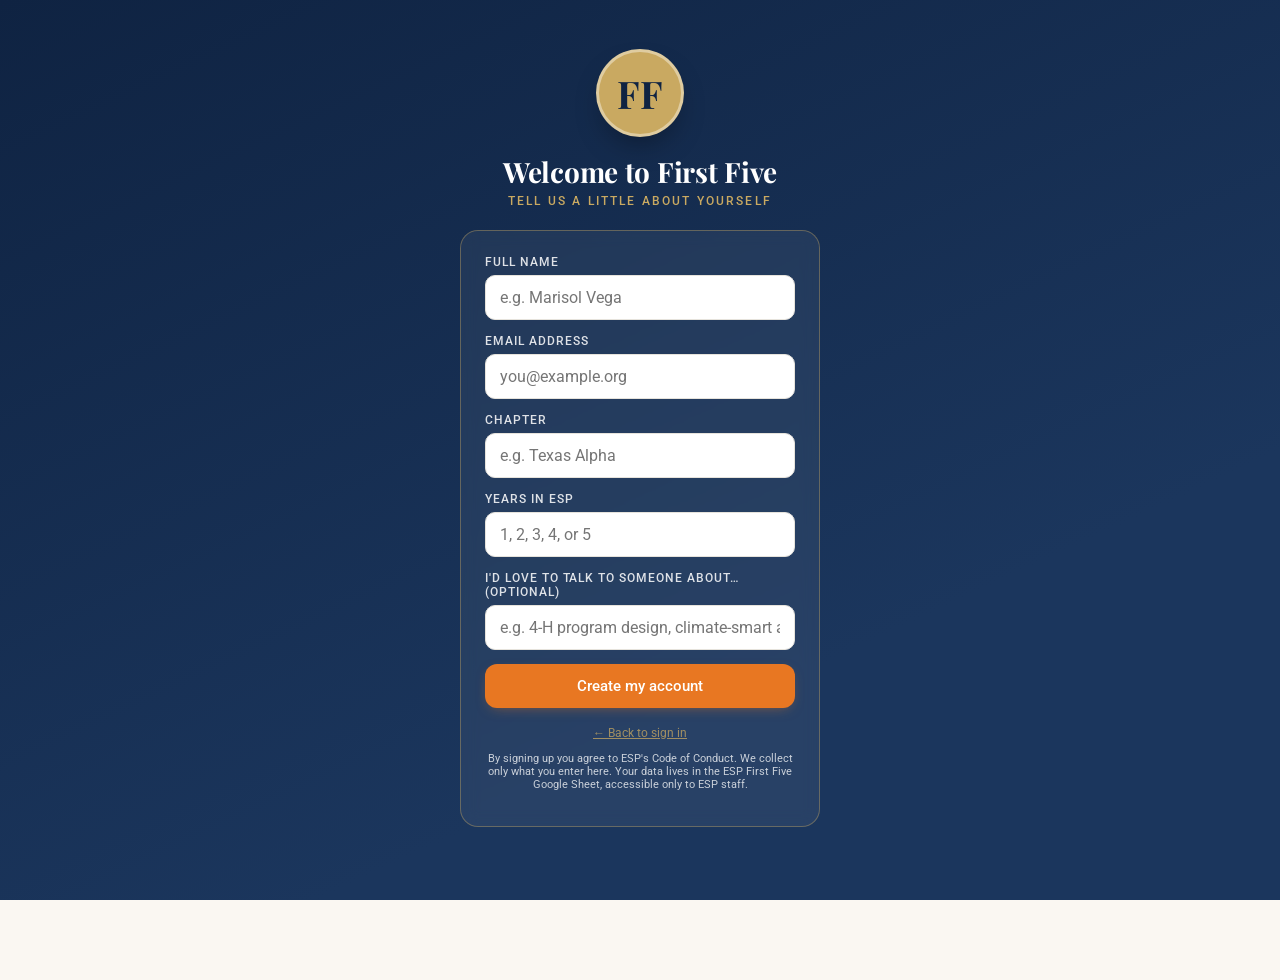
==== signup.html @ daed9e96 "Add files via upload" ====
<!DOCTYPE html>
<html lang="en">
<head>
  <meta charset="UTF-8" />
  <meta name="viewport" content="width=device-width, initial-scale=1, viewport-fit=cover" />
  <meta name="theme-color" content="#1B365D" />
  <meta name="apple-mobile-web-app-capable" content="yes" />
  <meta name="apple-mobile-web-app-status-bar-style" content="black-translucent" />
  <link rel="manifest" href="manifest.json" />
  <link rel="apple-touch-icon" href="img/icon-192.png" />
  <title>Sign up · ESP First Five</title>

  <link rel="preconnect" href="https://fonts.googleapis.com" />
  <link rel="preconnect" href="https://fonts.gstatic.com" crossorigin />
  <link rel="stylesheet" href="https://fonts.googleapis.com/css2?family=Playfair+Display:wght@600;700&family=Roboto:wght@300;400;500;700&display=swap" />
  <link rel="stylesheet" href="css/styles.css" />
</head>
<body>

<main class="signin-stage" style="padding: 24px 32px 48px;">
  <div class="crest" style="margin-bottom: 16px;">FF</div>
  <h1 style="font-size: 28px; margin-bottom: 4px;">Welcome to First Five</h1>
  <div class="tag" style="margin-bottom: 22px;">Tell us a little about yourself</div>

  <form id="signup-form" novalidate>
    <div class="form-field">
      <label for="name">Full name</label>
      <input type="text" id="name" autocomplete="name" placeholder="e.g. Marisol Vega" required />
    </div>
    <div class="form-field">
      <label for="email">Email address</label>
      <input type="email" id="email" autocomplete="email" placeholder="you@example.org" required />
    </div>
    <div class="form-field">
      <label for="chapter">Chapter</label>
      <input type="text" id="chapter" placeholder="e.g. Texas Alpha" required />
    </div>
    <div class="form-field">
      <label for="year">Years in ESP</label>
      <input type="text" id="year" inputmode="numeric" pattern="[0-9]*" placeholder="1, 2, 3, 4, or 5" required />
    </div>
    <div class="form-field">
      <label for="headline">I'd love to talk to someone about… (optional)</label>
      <input type="text" id="headline" placeholder="e.g. 4-H program design, climate-smart agriculture" />
    </div>

    <button class="btn primary" type="submit" id="signup-btn">Create my account</button>

    <p class="helper" style="margin-top: 18px;">
      <a href="index.html" style="color: var(--esp-gold); text-decoration: underline;">← Back to sign in</a>
    </p>
    <p class="helper" style="opacity: .75; margin-top: 12px; font-size: 11px;">
      By signing up you agree to ESP's Code of Conduct. We collect only what you enter here. Your data lives in the ESP First Five Google Sheet, accessible only to ESP staff.
    </p>
  </form>
</main>

<script src="js/config.js"></script>
<script src="js/data.js"></script>
<script src="js/api.js"></script>
<script src="js/app.js"></script>
<script>
  // If already signed in, redirect to dashboard.
  if (FF.currentUserEmail()) location.href = "dashboard.html";

  // If self-signup is disabled, send them back.
  if (window.FF_CONFIG && window.FF_CONFIG.allowSelfSignup === false) {
    location.href = "index.html";
  }

  document.getElementById("signup-form").addEventListener("submit", async (e) => {
    e.preventDefault();
    const btn = document.getElementById("signup-btn");

    const form = {
      name:     document.getElementById("name").value.trim(),
      email:    document.getElementById("email").value.trim(),
      chapter:  document.getElementById("chapter").value.trim(),
      year:     document.getElementById("year").value.trim(),
      headline: document.getElementById("headline").value.trim(),
    };

    if (!form.name || !form.email || !form.chapter || !form.year) {
      toast("Please fill in name, email, chapter, and years.", "error");
      return;
    }
    if (!/^[^\s@]+@[^\s@]+\.[^\s@]+$/.test(form.email)) {
      toast("That email doesn't look right.", "error");
      return;
    }

    btn.disabled = true; btn.textContent = "Creating account…";
    const result = await FF.signUp(form);
    btn.disabled = false; btn.textContent = "Create my account";

    if (!result.ok) {
      toast(result.message, "error");
      return;
    }
    toast("Welcome aboard!", "success");
    setTimeout(() => location.href = "dashboard.html", 700);
  });
</script>
</body>
</html>
---- css/styles.css ----
/* ============================================================
   ESP First Five — global stylesheet
   One file controls every page. Edit colors here, propagate
   everywhere. Comments mark each section so you can find
   things fast.
   ============================================================ */

/* ----- 1. Brand system as CSS variables ----- */
:root {
  --esp-blue: #1B365D;
  --esp-blue-deep: #0F2342;
  --esp-blue-soft: #2C4A75;
  --esp-gold: #C9A961;
  --esp-gold-soft: #E8D9A8;
  --esp-orange: #E87722;
  --esp-orange-soft: #FBE4CF;
  --bg: #FAF7F2;
  --card: #FFFFFF;
  --ink: #1F2A3D;
  --muted: #6E7480;
  --line: #E6E3DC;
  --good: #2E7D5B;
  --danger: #B83A3A;

  --radius: 14px;
  --radius-lg: 18px;
  --shadow: 0 4px 16px -8px rgba(15, 35, 66, 0.18);
  --shadow-up: 0 -2px 12px -4px rgba(15, 35, 66, 0.12);
}

/* ----- 2. Reset & base ----- */
* { box-sizing: border-box; }
html { -webkit-text-size-adjust: 100%; }
body {
  margin: 0; padding: 0;
  font-family: 'Roboto', -apple-system, BlinkMacSystemFont, 'Segoe UI', sans-serif;
  background: var(--bg);
  color: var(--ink);
  -webkit-font-smoothing: antialiased;
  min-height: 100vh;
  padding-bottom: 80px; /* space for bottom nav */
}
h1, h2, h3, .display {
  font-family: 'Playfair Display', Georgia, serif;
  font-weight: 700;
  letter-spacing: -0.01em;
  margin: 0;
}
a { color: var(--esp-orange); text-decoration: none; }
button { font-family: inherit; cursor: pointer; }
img { max-width: 100%; display: block; }
input, textarea, button { font-family: inherit; font-size: 16px; }

/* ----- 3. App container — caps width on large screens ----- */
.app {
  max-width: 480px;
  margin: 0 auto;
  background: var(--bg);
  position: relative;
  min-height: 100vh;
}

/* ----- 4. Top header ----- */
.topbar {
  background: linear-gradient(135deg, var(--esp-blue-deep), var(--esp-blue) 60%, var(--esp-blue-soft));
  color: #fff;
  padding: 24px 22px 22px;
  position: relative;
}
.topbar::after {
  content: ''; position: absolute; left: 0; right: 0; bottom: -1px; height: 4px;
  background: linear-gradient(90deg, var(--esp-gold), var(--esp-orange) 60%, var(--esp-gold));
}
.topbar.compact { padding: 18px 22px 16px; }
.topbar h1 { font-size: 22px; line-height: 1.1; }
.topbar .sub { font-size: 13px; opacity: 0.78; margin-top: 2px; font-weight: 300; }
.topbar .greeting-row { display: flex; align-items: center; gap: 12px; }

.avatar {
  width: 44px; height: 44px; border-radius: 50%;
  background: var(--esp-gold);
  color: var(--esp-blue-deep);
  font-family: 'Playfair Display', serif; font-weight: 700;
  display: flex; align-items: center; justify-content: center;
  font-size: 18px;
  border: 2px solid rgba(255,255,255,0.6);
  flex-shrink: 0;
}

.badge-pill {
  display: inline-flex; align-items: center; gap: 6px;
  margin-top: 14px;
  background: rgba(255,255,255,0.12);
  border: 1px solid rgba(201, 169, 97, 0.55);
  color: var(--esp-gold-soft);
  padding: 6px 12px;
  border-radius: 999px;
  font-size: 11.5px;
  letter-spacing: 0.08em;
  text-transform: uppercase;
  font-weight: 500;
}
.dot { width: 6px; height: 6px; border-radius: 50%; background: var(--esp-orange); display: inline-block; }

.back-btn {
  display: inline-flex; align-items: center; gap: 6px;
  color: rgba(255, 255, 255, 0.85);
  background: none; border: none; padding: 6px 0; margin-bottom: 8px;
  font-size: 14px;
}

/* ----- 5. Cards ----- */
.card {
  background: var(--card);
  border-radius: var(--radius);
  margin: 16px;
  padding: 18px;
  box-shadow: var(--shadow);
  border: 1px solid var(--line);
}
.section-h {
  margin: 22px 18px 8px;
  display: flex; align-items: baseline; justify-content: space-between;
}
.section-h h3 { font-size: 16px; color: var(--esp-blue); font-family: 'Playfair Display', serif; }
.section-h a { font-size: 12px; font-weight: 500; }

/* ----- 6. Progress card ----- */
.progress-row {
  display: flex; align-items: baseline; justify-content: space-between; margin-bottom: 4px;
}
.progress-row h2 { font-size: 17px; }
.progress-count {
  font-family: 'Playfair Display', serif; font-weight: 700;
  font-size: 24px; color: var(--esp-orange);
}
.progress-count small { font-size: 14px; color: var(--muted); font-family: 'Roboto', sans-serif; font-weight: 400; }
.bar-track {
  height: 12px; background: #F0EBDF; border-radius: 999px; overflow: hidden;
  margin-top: 10px; position: relative;
}
.bar-fill {
  height: 100%; width: 0%;
  background: linear-gradient(90deg, var(--esp-gold), var(--esp-orange));
  border-radius: 999px;
  box-shadow: inset 0 -2px 0 rgba(0,0,0,0.06);
  transition: width 600ms ease-out;
}
.progress-meta {
  display: flex; justify-content: space-between; margin-top: 10px;
  font-size: 12px; color: var(--muted);
}
.progress-meta strong { color: var(--esp-blue); font-weight: 500; }

/* ----- 7. Badge map ----- */
.badge-map {
  display: grid; grid-template-columns: repeat(5, 1fr); gap: 8px; margin-top: 14px;
}
.badge {
  aspect-ratio: 1 / 1;
  border-radius: 12px;
  display: flex; align-items: center; justify-content: center;
  font-family: 'Playfair Display', serif; font-weight: 700; font-size: 18px;
  position: relative;
  border: 2px solid transparent;
  text-decoration: none;
  transition: transform 120ms ease-out;
}
.badge:active { transform: scale(0.96); }
.badge.done {
  background: var(--esp-blue);
  color: var(--esp-gold);
  border-color: var(--esp-gold);
  box-shadow: 0 4px 10px -4px rgba(27, 54, 93, 0.5);
}
.badge.done::after {
  content: '✓'; position: absolute; top: -6px; right: -6px;
  width: 18px; height: 18px; border-radius: 50%;
  background: var(--esp-orange); color: #fff;
  font-size: 11px; display: flex; align-items: center; justify-content: center;
  font-family: 'Roboto', sans-serif; font-weight: 700;
  border: 2px solid #fff;
}
.badge.locked { background: #F4F1EA; color: #BDB7A8; border-color: var(--line); }
.badge.next {
  background: rgba(232, 119, 34, 0.08);
  color: var(--esp-orange);
  border-color: var(--esp-orange);
  border-style: dashed;
}

/* ----- 8. Task cards ----- */
.task {
  background: var(--card);
  border-radius: var(--radius);
  margin: 8px 16px;
  padding: 14px;
  border: 1px solid var(--line);
  display: grid;
  grid-template-columns: 44px 1fr auto;
  gap: 12px;
  align-items: center;
  box-shadow: 0 2px 8px -6px rgba(15, 35, 66, 0.18);
  text-decoration: none;
  color: inherit;
  transition: transform 120ms ease-out, box-shadow 120ms ease-out;
}
.task:active { transform: scale(0.99); }
.task .icon {
  width: 44px; height: 44px; border-radius: 12px;
  display: flex; align-items: center; justify-content: center;
  font-size: 20px;
  background: rgba(27, 54, 93, 0.08);
  color: var(--esp-blue);
}
.task.priority .icon { background: rgba(232, 119, 34, 0.12); color: var(--esp-orange); }
.task.done .icon { background: rgba(46, 125, 91, 0.12); color: var(--good); }
.task .title { font-weight: 500; font-size: 14px; line-height: 1.3; color: var(--esp-blue); }
.task .meta {
  font-size: 11.5px; color: var(--muted); margin-top: 3px;
  display: flex; gap: 6px; align-items: center; flex-wrap: wrap;
}
.task .proof-tag {
  display: inline-block; padding: 2px 8px; border-radius: 999px;
  font-size: 10px; letter-spacing: 0.05em; text-transform: uppercase;
  background: var(--esp-gold-soft); color: #6B5421; font-weight: 500;
}
.task .pts {
  font-family: 'Playfair Display', serif; font-weight: 700; font-size: 15px;
  color: var(--esp-orange); text-align: center;
}
.task .pts small {
  font-size: 10px; color: var(--muted); font-weight: 400;
  font-family: 'Roboto', sans-serif; display: block;
}
.task.done { opacity: 0.6; }
.task.done .title { text-decoration: line-through; }

/* ----- 9. Mission card ----- */
.mission-card {
  background: linear-gradient(135deg, var(--esp-blue), var(--esp-blue-deep));
  color: #fff;
  border: none;
  position: relative;
  overflow: hidden;
}
.mission-card::before {
  content: '"'; position: absolute; top: -20px; right: 0;
  font-family: 'Playfair Display', serif; font-size: 140px; line-height: 1;
  color: rgba(201, 169, 97, 0.18); font-weight: 700;
}
.mission-card h3 {
  color: var(--esp-gold); margin: 0 0 6px; font-size: 13px;
  letter-spacing: 0.12em; text-transform: uppercase;
  font-family: 'Roboto', sans-serif; font-weight: 500;
}
.mission-card .quote {
  font-family: 'Playfair Display', serif; font-size: 16px; line-height: 1.4; margin: 0 0 8px;
}
.mission-card .src { font-size: 12px; opacity: 0.75; }

/* ----- 10. Forms & buttons ----- */
.form-field { margin-bottom: 14px; }
.form-field label {
  display: block; font-size: 12px; color: var(--esp-blue);
  text-transform: uppercase; letter-spacing: 0.08em;
  font-weight: 500; margin-bottom: 6px;
}
.form-field input[type=email],
.form-field input[type=text],
.form-field textarea {
  width: 100%; padding: 12px 14px;
  border: 1px solid var(--line); border-radius: 10px;
  background: #fff; font-size: 16px;
}
.form-field input:focus, .form-field textarea:focus {
  outline: none; border-color: var(--esp-orange);
  box-shadow: 0 0 0 3px rgba(232, 119, 34, 0.15);
}

.btn {
  display: inline-flex; align-items: center; justify-content: center; gap: 8px;
  padding: 13px 22px; border-radius: 12px;
  font-weight: 500; font-size: 15px;
  border: none; text-decoration: none;
  transition: transform 120ms ease-out, box-shadow 120ms ease-out;
  width: 100%;
}
.btn:active { transform: scale(0.98); }
.btn.primary {
  background: var(--esp-orange); color: #fff;
  box-shadow: 0 4px 14px -6px rgba(232, 119, 34, 0.6);
}
.btn.primary:hover { background: #d56a18; }
.btn.secondary {
  background: var(--esp-blue); color: #fff;
}
.btn.ghost {
  background: transparent; color: var(--esp-blue);
  border: 1.5px solid var(--esp-blue);
}
.btn:disabled { opacity: 0.5; cursor: not-allowed; }

/* ----- 11. Bottom navigation ----- */
.nav {
  position: fixed; bottom: 0; left: 0; right: 0;
  background: rgba(255, 255, 255, 0.97);
  backdrop-filter: blur(12px);
  -webkit-backdrop-filter: blur(12px);
  border-top: 1px solid var(--line);
  display: grid; grid-template-columns: repeat(4, 1fr);
  padding: 10px 8px max(22px, env(safe-area-inset-bottom)) 8px;
  gap: 4px;
  max-width: 480px;
  margin: 0 auto;
  z-index: 50;
  box-shadow: var(--shadow-up);
}
.nav-item {
  text-align: center; font-size: 10px; color: var(--muted);
  padding: 4px 0; border-radius: 10px;
  display: flex; flex-direction: column; align-items: center; gap: 2px;
  text-decoration: none;
}
.nav-item .ic { font-size: 18px; }
.nav-item.active { color: var(--esp-orange); font-weight: 500; }

/* ----- 12. Sign-in page ----- */
.signin-stage {
  min-height: 100vh; display: flex; flex-direction: column;
  align-items: center; justify-content: center; padding: 32px;
  background: linear-gradient(155deg, var(--esp-blue-deep), var(--esp-blue) 70%);
  color: #fff;
}
.signin-stage .crest {
  width: 88px; height: 88px; border-radius: 50%;
  background: var(--esp-gold);
  display: flex; align-items: center; justify-content: center;
  color: var(--esp-blue-deep);
  font-family: 'Playfair Display', serif; font-weight: 700;
  font-size: 38px;
  border: 3px solid rgba(255, 255, 255, 0.4);
  margin-bottom: 24px;
  box-shadow: 0 14px 30px -10px rgba(0, 0, 0, 0.4);
}
.signin-stage h1 {
  font-size: 36px; text-align: center; margin-bottom: 6px;
  font-family: 'Playfair Display', serif;
}
.signin-stage .tag {
  color: var(--esp-gold);
  letter-spacing: 0.18em; text-transform: uppercase; font-size: 12px;
  margin-bottom: 32px; font-weight: 500;
}
.signin-stage form {
  width: 100%; max-width: 360px;
  background: rgba(255, 255, 255, 0.06);
  border: 1px solid rgba(201, 169, 97, 0.4);
  padding: 24px; border-radius: var(--radius-lg);
  backdrop-filter: blur(8px); -webkit-backdrop-filter: blur(8px);
}
.signin-stage label { color: rgba(255, 255, 255, 0.85); }
.signin-stage input { background: rgba(255, 255, 255, 0.95); }
.signin-stage .helper {
  margin-top: 16px; font-size: 12px; opacity: 0.75; text-align: center;
}

/* ----- 13. Task detail page ----- */
.task-hero {
  padding: 18px 22px 24px;
  background: var(--esp-blue);
  color: #fff;
  position: relative;
}
.task-hero::after {
  content: ''; position: absolute; left: 0; right: 0; bottom: 0; height: 3px;
  background: var(--esp-gold);
}
.task-hero .pts-big {
  position: absolute; top: 18px; right: 22px;
  font-family: 'Playfair Display', serif; font-weight: 700; font-size: 32px;
  color: var(--esp-orange);
  background: rgba(232, 119, 34, 0.15);
  padding: 6px 14px; border-radius: 12px;
  border: 1px solid rgba(232, 119, 34, 0.4);
}
.task-hero h1 { font-size: 24px; line-height: 1.15; margin: 30px 0 8px; padding-right: 80px; }
.task-hero .where { opacity: 0.78; font-size: 13px; }

.task-body { padding: 0 16px; }
.task-body .description { color: var(--ink); line-height: 1.55; margin: 18px 0; font-size: 15px; }
.task-body .mission-tie {
  background: var(--esp-gold-soft);
  padding: 14px; border-radius: 12px;
  border-left: 4px solid var(--esp-gold);
  font-style: italic; font-size: 14px; color: #6B5421;
  margin: 14px 0;
}
.task-body .proof-section {
  background: #fff; padding: 18px;
  border: 1px solid var(--line); border-radius: var(--radius);
  margin-top: 18px;
}
.task-body .proof-section h3 {
  font-family: 'Roboto', sans-serif; font-size: 13px; color: var(--esp-blue);
  text-transform: uppercase; letter-spacing: 0.08em; font-weight: 500;
  margin-bottom: 12px;
}

/* signature canvas */
.sig-pad {
  background: #FFFCF6;
  border: 2px dashed var(--esp-gold);
  border-radius: 10px;
  width: 100%; height: 180px;
  touch-action: none; /* required for finger-paint on mobile */
  cursor: crosshair;
}
.sig-controls {
  display: flex; gap: 8px; margin-top: 10px;
}
.sig-controls .btn { font-size: 13px; padding: 9px 14px; }

/* photo upload */
.photo-uploader { display: block; }
.photo-preview {
  width: 100%; aspect-ratio: 4 / 3;
  background: #F4F1EA; border-radius: 10px;
  display: flex; align-items: center; justify-content: center;
  color: var(--muted); font-size: 14px;
  border: 2px dashed var(--esp-gold);
  margin-bottom: 10px; overflow: hidden;
}
.photo-preview img { width: 100%; height: 100%; object-fit: cover; }
.photo-preview span.placeholder { padding: 16px; text-align: center; }

/* completed state */
.completed-state {
  background: rgba(46, 125, 91, 0.08);
  border: 1px solid rgba(46, 125, 91, 0.3);
  color: var(--good);
  padding: 14px; border-radius: 10px;
  text-align: center; font-weight: 500;
}
.completed-state .check {
  display: inline-flex; align-items: center; justify-content: center;
  width: 28px; height: 28px; border-radius: 50%;
  background: var(--good); color: #fff; margin-right: 8px;
  font-weight: 700;
}

/* Toasts */
.toast {
  position: fixed; bottom: 100px; left: 50%;
  transform: translate(-50%, 30px);
  background: var(--esp-blue-deep); color: #fff;
  padding: 12px 18px; border-radius: 24px;
  font-size: 14px; font-weight: 500;
  box-shadow: 0 6px 20px -4px rgba(0,0,0,0.3);
  opacity: 0; pointer-events: none;
  transition: transform 240ms ease-out, opacity 240ms ease-out;
  z-index: 100; max-width: 90%; text-align: center;
}
.toast.show { transform: translate(-50%, 0); opacity: 1; }
.toast.success { background: var(--good); }
.toast.error { background: var(--danger); }

/* ----- 14. Connect / chat page ----- */
.tabs {
  display: flex; padding: 0 16px; margin-top: 12px;
  border-bottom: 1px solid var(--line);
}
.tab {
  flex: 1; text-align: center; padding: 12px 0;
  font-size: 14px; color: var(--muted);
  background: none; border: none; border-bottom: 3px solid transparent;
  font-weight: 500;
}
.tab.active { color: var(--esp-orange); border-bottom-color: var(--esp-orange); }

.member-card {
  background: #fff; border: 1px solid var(--line); border-radius: var(--radius);
  margin: 8px 16px; padding: 14px;
  display: grid; grid-template-columns: 44px 1fr auto; gap: 12px; align-items: center;
  text-decoration: none; color: inherit;
}
.member-card .name { font-weight: 500; color: var(--esp-blue); font-size: 14px; }
.member-card .meta { font-size: 12px; color: var(--muted); margin-top: 2px; }
.member-card .chat-btn {
  background: var(--esp-orange-soft); color: var(--esp-orange);
  padding: 6px 12px; border-radius: 999px; font-size: 12px;
  font-weight: 500; border: none;
}

.chat-thread {
  padding: 16px;
  display: flex; flex-direction: column; gap: 10px;
}
.chat-bubble {
  max-width: 75%; padding: 10px 14px; border-radius: 18px; font-size: 14px;
  line-height: 1.4;
}
.chat-bubble.theirs {
  align-self: flex-start; background: #fff;
  border: 1px solid var(--line); border-bottom-left-radius: 4px;
}
.chat-bubble.mine {
  align-self: flex-end; background: var(--esp-blue); color: #fff;
  border-bottom-right-radius: 4px;
}
.chat-bubble .when { font-size: 10px; opacity: 0.6; margin-top: 4px; }

.chat-input-row {
  position: fixed; bottom: 80px; left: 0; right: 0;
  max-width: 480px; margin: 0 auto;
  display: flex; gap: 8px; padding: 10px 16px;
  background: rgba(255, 255, 255, 0.97);
  backdrop-filter: blur(8px); -webkit-backdrop-filter: blur(8px);
  border-top: 1px solid var(--line);
}
.chat-input-row input {
  flex: 1; padding: 10px 14px; border-radius: 999px;
  border: 1px solid var(--line); font-size: 15px;
}
.chat-input-row button {
  background: var(--esp-orange); color: #fff;
  border: none; padding: 0 18px; border-radius: 999px;
  font-weight: 500;
}

/* ----- 15. Profile ----- */
.profile-hero {
  padding: 36px 22px 22px;
  text-align: center; color: #fff;
  background: linear-gradient(135deg, var(--esp-blue-deep), var(--esp-blue));
  position: relative;
}
.profile-hero::after {
  content: ''; position: absolute; left: 0; right: 0; bottom: -1px; height: 4px;
  background: linear-gradient(90deg, var(--esp-gold), var(--esp-orange) 60%, var(--esp-gold));
}
.profile-hero .avatar {
  width: 88px; height: 88px; font-size: 32px;
  margin: 0 auto 14px;
}
.profile-hero h1 { font-size: 26px; }
.profile-hero .meta { opacity: 0.78; font-size: 14px; margin-top: 4px; }

.stat-grid {
  display: grid; grid-template-columns: repeat(3, 1fr);
  gap: 10px; padding: 16px;
}
.stat {
  background: #fff; border: 1px solid var(--line); border-radius: var(--radius);
  padding: 14px 8px; text-align: center;
}
.stat .num {
  font-family: 'Playfair Display', serif; font-weight: 700;
  font-size: 28px; color: var(--esp-orange);
  line-height: 1;
}
.stat .lbl {
  font-size: 11px; color: var(--muted);
  text-transform: uppercase; letter-spacing: 0.08em; font-weight: 500;
  margin-top: 6px;
}

/* Page-load entrance */
@keyframes fade-in {
  from { opacity: 0; transform: translateY(8px); }
  to   { opacity: 1; transform: translateY(0); }
}
.app, .signin-stage { animation: fade-in 320ms ease-out; }

/* Hide on small screens — keep simple */
@media (max-width: 360px) {
  .badge { font-size: 16px; }
}
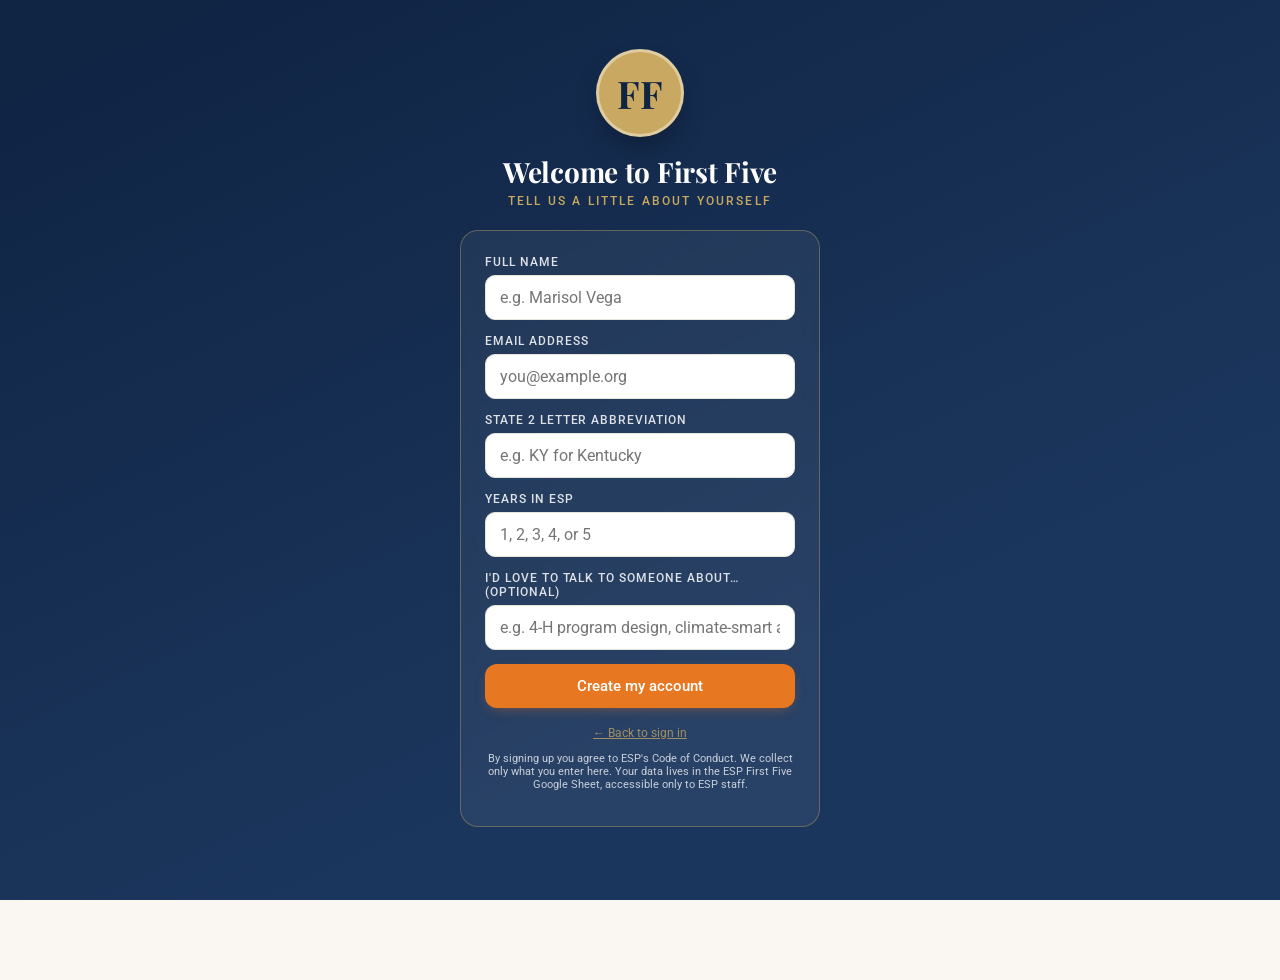
==== commit efb46be4: "Update signup.html" ====
--- a/signup.html
+++ b/signup.html
@@ -32,8 +32,8 @@
       <input type="email" id="email" autocomplete="email" placeholder="you@example.org" required />
     </div>
     <div class="form-field">
-      <label for="chapter">Chapter</label>
-      <input type="text" id="chapter" placeholder="e.g. Texas Alpha" required />
+      <label for="chapter">State 2 Letter Abbreviation</label>
+      <input type="text" id="chapter" placeholder="e.g. KY for Kentucky" required />
     </div>
     <div class="form-field">
       <label for="year">Years in ESP</label>
